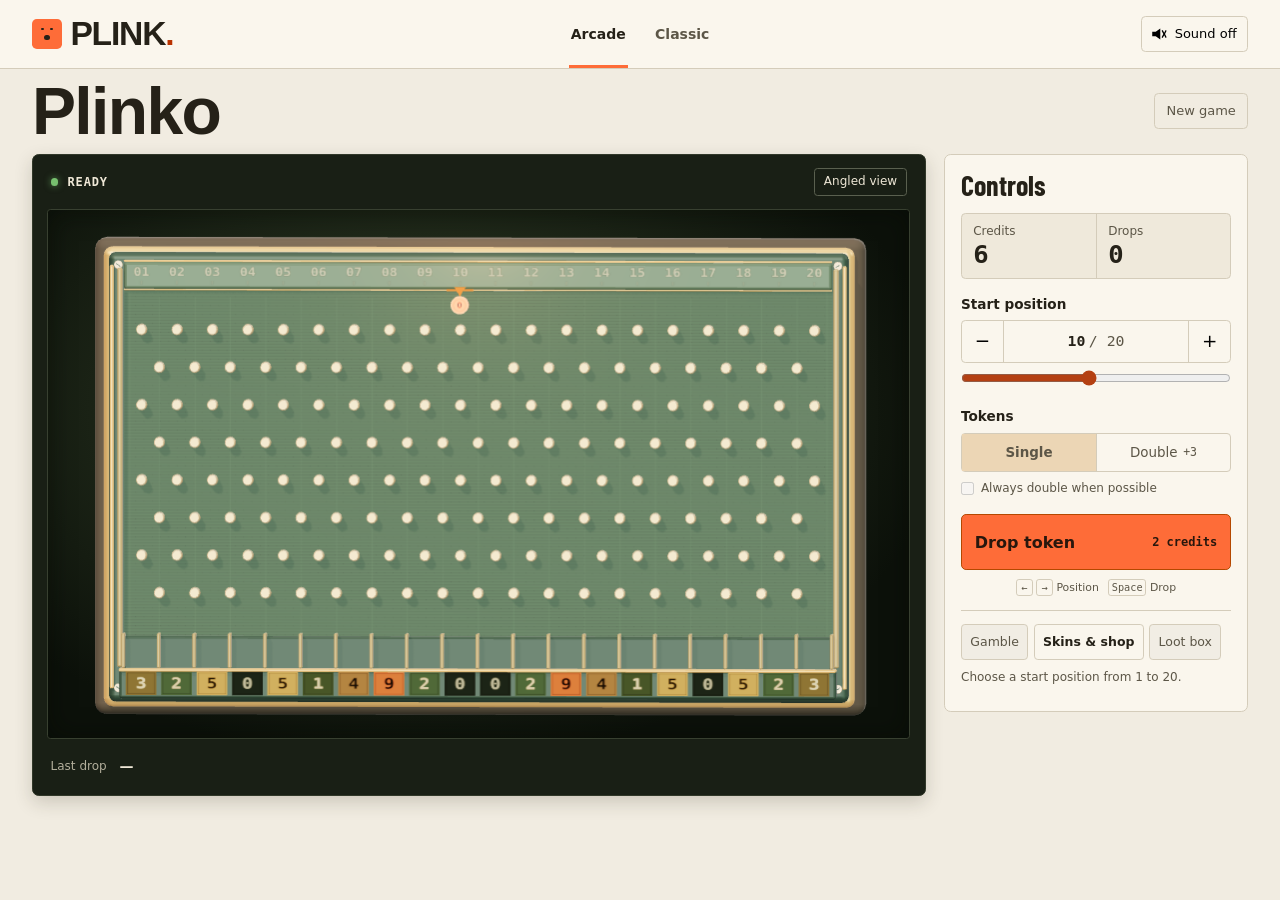
==== index.html @ c341fe7b "Publish the Plink browser game" ====
<!doctype html>
<html lang="en">
<head>
  <meta charset="utf-8">
  <meta name="viewport" content="width=device-width,initial-scale=1">
  <meta name="description" content="Play Plink on a 3D arcade board or in the original terminal edition.">
  <meta name="theme-color" content="#eeebe1">
  <title>Plink Arcade</title>
  <link rel="stylesheet" href="./assets/arcade.css">
  <script type="module" src="./assets/arcade.js"></script>
</head>
<body>
  <header class="topbar">
    <div class="frame masthead">
      <a class="brand" href="./" aria-label="Plink Arcade home"><span class="brand-mark" aria-hidden="true"><i></i><i></i><i></i></span>PLINK<span class="brand-period">.</span></a>
      <nav class="editions" aria-label="Game version">
        <a href="./" aria-current="page">Arcade</a>
        <a href="./classic/">Classic</a>
      </nav>
      <button type="button" class="sound" id="sound" aria-pressed="false"><span class="sound-icon" aria-hidden="true"></span><span id="sound-label">Sound off</span></button>
    </div>
  </header>

  <main class="frame game">
    <div class="game-heading"><h1>Plinko</h1><button class="text-button" type="button" id="new-game">New game</button></div>

    <div class="game-layout">
      <section class="machine" aria-label="Plinko board">
        <div class="machine-header">
          <div class="machine-status"><span class="status-light" aria-hidden="true"></span><span id="machine-state">Loading board</span></div>
          <button class="view-button" type="button" id="view" aria-pressed="false" disabled>Angled view</button>
        </div>
        <div class="stage" id="stage" aria-label="3D pegboard with twenty payout bins">
          <div class="stage-loading" id="stage-loading">Loading board</div>
        </div>
        <div class="machine-readout" id="machine-readout">
          <div><span class="readout-label">Last drop</span><strong id="last-drop">—</strong></div>
          <ol id="drop-history" class="drop-history" aria-label="Recent payouts"></ol>
        </div>
      </section>

      <section class="controls" aria-labelledby="controls-title">
        <h2 id="controls-title">Controls</h2>
        <dl class="stats">
          <div><dt>Credits</dt><dd id="credits">6</dd></div>
          <div><dt>Drops</dt><dd id="rounds">0</dd></div>
        </dl>

        <div class="lane-picker">
          <label for="lane">Start position</label>
          <div class="lane-stepper">
            <button type="button" id="lane-left" aria-label="Previous start position">−</button>
            <div class="lane-value"><output id="lane-value" for="lane">10</output><span> / 20</span></div>
            <button type="button" id="lane-right" aria-label="Next start position">+</button>
          </div>
          <input type="range" id="lane" min="1" max="20" value="10" disabled>
        </div>

        <fieldset class="token-mode" id="token-mode" disabled>
          <legend>Tokens</legend>
          <div class="segments">
            <label><input type="radio" name="tokens" value="single" checked>Single</label>
            <label><input type="radio" name="tokens" value="double" id="double">Double <small>+3</small></label>
          </div>
          <label class="checkbox"><input type="checkbox" id="always-double">Always double when possible</label>
        </fieldset>

        <button type="button" class="drop" id="drop" disabled><span id="drop-label">Drop token</span><span class="drop-cost" id="drop-cost">2 credits</span></button>
        <p class="keyboard"><kbd>←</kbd><kbd>→</kbd> Position <kbd>Space</kbd> Drop</p>

        <div class="extras" aria-label="Game options">
          <button type="button" id="gamble" disabled>Gamble</button>
          <button type="button" id="locker" disabled>Skins &amp; shop</button>
          <button type="button" id="loot" disabled>Loot box</button>
        </div>
        <p class="notice" id="notice" role="status">Choose a start position from 1 to 20.</p>
      </section>
    </div>
  </main>

  <dialog id="options" aria-labelledby="options-title">
    <div class="dialog-head"><h2 id="options-title"></h2><button type="button" class="close" id="close-options" aria-label="Close">×</button></div>
    <div class="dialog-body" id="option-content"></div>
  </dialog>
  <noscript><p class="frame">Enable JavaScript to play Plink.</p></noscript>
</body>
</html>
---- assets/arcade.css ----
@font-face{font-family:Barlow Condensed;font-style:normal;font-display:swap;font-weight:700;src:url("./barlow-condensed-latin-700-normal.woff2") format("woff2"),url("./barlow-condensed-latin-700-normal.woff") format("woff")}@font-face{font-family:Barlow Condensed;font-style:normal;font-display:swap;font-weight:800;src:url("./barlow-condensed-latin-800-normal.woff2") format("woff2"),url("./barlow-condensed-latin-800-normal.woff") format("woff")}:root{color:#252118;background:#f1ece1;font:400 1rem/1.45 system-ui,sans-serif;--paper: oklch(.974 .013 87);--ink: oklch(.25 .018 90);--muted: oklch(.455 .025 89);--line: oklch(.847 .026 88);--orange: oklch(.705 .19 39);--orange-hover: oklch(.747 .168 43);--dark: oklch(.228 .021 133);--brass: oklch(.802 .075 80);--display: "Barlow Condensed", "Arial Narrow", sans-serif;--digits: ui-monospace, "Cascadia Mono", Consolas, monospace}*,*:before,*:after{box-sizing:border-box}body{margin:0}button,input{font:inherit}button{cursor:pointer}button:disabled{cursor:default}a{color:inherit}button,a,input{-webkit-tap-highlight-color:transparent}:focus-visible{outline:2px solid oklch(.53 .16 39);outline-offset:4px}[hidden]{display:none!important}.frame{width:min(100% - 4rem,89rem);margin-inline:auto}.topbar{background:var(--paper);border-bottom:1px solid var(--line)}.masthead{min-height:4.25rem;display:grid;grid-template-columns:1fr auto 1fr;align-items:center;gap:1.5rem}.brand{display:inline-flex;align-items:center;justify-self:start;text-decoration:none;font:800 2.1rem/.9 var(--display);letter-spacing:-.035em}.brand-mark{display:grid;width:1.85rem;aspect-ratio:1;margin-right:.55rem;grid-template-columns:repeat(2,1fr);place-items:center;padding:.38rem;background:var(--orange);border-radius:.3rem}.brand-mark i{width:.17rem;aspect-ratio:1;border-radius:50%;background:var(--ink)}.brand-mark i:last-child{grid-column:span 2;width:.34rem}.brand-period{color:oklch(.52 .18 39)}.editions{display:flex;align-self:stretch;gap:1.6rem}.editions a{display:grid;align-items:center;padding:.2rem .12rem 0;border-bottom:3px solid transparent;text-decoration:none;font-size:.875rem;font-weight:640;color:var(--muted)}.editions a:hover,.editions a[aria-current]{color:var(--ink)}.editions a[aria-current]{border-color:var(--orange)}.sound{justify-self:end;border:1px solid var(--line);background:transparent;border-radius:.28rem;padding:.46rem .65rem;display:inline-flex;align-items:center;gap:.5rem;font-size:.8125rem}.sound:hover,.text-button:hover{background:#e9e3d6}.sound-icon{position:relative;width:.9rem;height:.9rem;background:currentColor;clip-path:polygon(0 34%,24% 34%,56% 12%,56% 88%,24% 66%,0 66%,0 34%,64% 8%,74% 8%,92% 32%,92% 68%,74% 92%,64% 92%,82% 64%,82% 36%,64% 8%)}.sound[aria-pressed=false] .sound-icon{clip-path:polygon(0 34%,24% 34%,56% 12%,56% 88%,24% 66%,0 66%,0 34%,65% 27%,73% 23%,83% 42%,93% 23%,100% 27%,89% 50%,100% 73%,93% 77%,83% 58%,73% 77%,65% 73%,77% 50%,65% 27%)}.game{padding-bottom:2rem}.game-heading{min-height:5.3rem;display:flex;justify-content:space-between;align-items:center;gap:1rem}h1,h2,p,dl,dd{margin:0}h1{font:800 4.125rem/.85 var(--display);letter-spacing:-.025em}.text-button{background:transparent;color:var(--muted);border:1px solid var(--line);border-radius:.28rem;padding:.48rem .7rem;font-size:.8125rem}.game-layout{display:grid;grid-template-columns:minmax(0,1fr) 19rem;gap:1.15rem;align-items:start}.machine{min-width:0;padding:0 .9rem;border:1px solid oklch(.33 .028 130);border-radius:.42rem;background:var(--dark);color:#eee7d6;box-shadow:0 .4rem 1.1rem #322a1a30}.machine-header,.machine-readout{min-height:3.4rem;display:flex;align-items:center;justify-content:space-between;gap:1rem}.machine-header{padding-inline:.2rem}.machine-status{display:flex;align-items:center;gap:.6rem;font:600 .75rem/1 var(--digits);text-transform:uppercase;letter-spacing:.07em}.status-light{width:.46rem;aspect-ratio:1;border-radius:50%;background:#77c06f;box-shadow:0 0 .45rem #77c06fa6}.machine.is-running .status-light{background:var(--brass);box-shadow:0 0 .45rem var(--brass)}.machine.has-error .status-light{background:var(--orange);box-shadow:none}.view-button{color:inherit;border:1px solid oklch(.48 .028 123);border-radius:.22rem;background:transparent;padding:.28rem .56rem;font-size:.75rem}.view-button:enabled:hover,.view-button[aria-pressed=true]{background:#39442c}.view-button:disabled{opacity:.5}.stage{position:relative;display:grid;width:100%;min-height:0;max-height:max(23rem,calc(100svh - 16.5rem));justify-items:stretch;align-items:stretch;aspect-ratio:1.63;isolation:isolate;overflow:hidden;background:radial-gradient(ellipse at 43% 38%,#313e27,#0c110a 76%);border:1px solid oklch(.36 .029 130);border-radius:.22rem}.stage:after{content:"";position:absolute;inset:0;pointer-events:none;box-shadow:inset 0 0 1.6rem #060a048c}.stage canvas{display:block;width:100%;height:100%;position:absolute;inset:0;cursor:crosshair}.stage-loading{align-self:center;justify-self:center;padding:.875rem;text-align:center;font:.875rem/1.5 var(--digits)}.stage-loading a{display:block;margin-top:.5rem}.machine-readout{min-height:3.5rem;padding:.25rem .2rem}.machine-readout>div{display:flex;align-items:center;gap:.8rem}.readout-label{color:#b2ae9b;font-size:.75rem}.machine-readout strong{font-size:.875rem;font-weight:650;font-variant-numeric:tabular-nums}.drop-history{display:flex;gap:.28rem;margin:0;padding:0;list-style:none}.drop-history li{min-width:1.75rem;padding:.15rem .28rem;border:1px solid oklch(.43 .028 130);border-radius:.22rem;color:var(--brass);text-align:center;font:600 .75rem/1.5 var(--digits)}.controls{padding:1rem;border:1px solid var(--line);border-radius:.42rem;background:var(--paper)}.controls h2,.dialog-head h2{font:700 1.75rem/1 var(--display)}.stats{display:grid;grid-template-columns:1fr 1fr;margin-top:.9rem;border:1px solid var(--line);border-radius:.28rem;background:#efe9db}.stats>div{padding:.55rem .7rem .45rem}.stats>div+div{border-left:1px solid var(--line)}.stats dt{color:var(--muted);font-size:.75rem}.stats dd{font:650 1.6rem/1.17 var(--digits)}.lane-picker{margin-top:1rem}.lane-picker>label,.token-mode legend{display:block;padding:0;margin-bottom:.38rem;font-weight:670;font-size:.85rem}.lane-stepper{display:grid;grid-template-columns:2.55rem 1fr 2.55rem;border:1px solid var(--line);border-radius:.27rem;min-height:2.65rem;align-items:stretch}.lane-stepper button{border:0;background:transparent;line-height:1;font-size:1.15rem}.lane-stepper button:enabled:hover{background:#eee5d3}.lane-stepper button:disabled{color:#7d7a72}.lane-value{display:grid;grid-auto-flow:column;justify-content:center;align-items:center;gap:.22rem;border-inline:1px solid var(--line);font:.925rem/1 var(--digits)}.lane-value output{font-weight:700}.lane-value span{color:var(--muted)}.lane-picker input{width:100%;height:1.75rem;margin:.1rem 0 0;accent-color:oklch(.53 .16 39);cursor:pointer}.token-mode{border:0;margin:.55rem 0 0;padding:0}.segments{display:grid;grid-template-columns:1fr 1fr;border:1px solid var(--line);border-radius:.25rem}.segments label{position:relative;display:grid;grid-auto-flow:column;align-items:center;justify-content:center;min-height:2.3rem;font-size:.84rem;gap:.35rem;cursor:pointer}.segments label+label{border-left:1px solid var(--line)}.segments input{position:absolute;opacity:0}.segments label:has(:checked){background:#ecd6b5;font-weight:650}.segments label:has(:disabled){cursor:default;color:var(--muted)}.segments label:has(:focus-visible){outline:2px solid oklch(.53 .16 39);outline-offset:-2px}.segments small{font:.72rem/1 var(--digits)}.checkbox{display:flex;align-items:center;gap:.43rem;min-height:2.1rem;font-size:.75rem;color:var(--muted)}.checkbox input{margin:0;accent-color:oklch(.53 .16 39)}.drop{width:100%;display:flex;align-items:center;justify-content:space-between;gap:.45rem;min-height:3.5rem;padding:.65rem .8rem;margin-top:.55rem;border:1px solid oklch(.54 .156 45);border-radius:.32rem;background:var(--orange);color:#28170d;font-weight:760}.drop:enabled:hover{background:var(--orange-hover)}.drop:enabled:active{transform:translateY(1px)}.drop:disabled{background:#e8be9f;border-color:var(--line)}.drop-cost{font:600 .75rem/1.25 var(--digits)}.keyboard{display:flex;align-items:center;justify-content:center;gap:.22rem;color:var(--muted);font-size:.68rem;margin-top:.56rem}kbd{min-width:1.05rem;padding:.02rem .18rem;border:1px solid var(--line);border-radius:.18rem;text-align:center;font:.64rem/1.38 var(--digits)}.keyboard kbd:nth-child(3){margin-left:.35rem}.extras{display:flex;flex-wrap:wrap;gap:.34rem;margin-top:.85rem;border-top:1px solid var(--line);padding-top:.85rem}.extras button,.dialog-button{min-height:2.25rem;padding:.32rem .52rem;border:1px solid var(--line);border-radius:.24rem;color:var(--ink);background:transparent;font-size:.78125rem;font-weight:620}.extras button:enabled:hover,.dialog-button:enabled:hover{background:#eee5d1}.extras button:disabled,.dialog-button:disabled{color:var(--muted);background:#f1ede4;font-weight:450}.extras button.is-available{border-color:#d26538}.notice{color:var(--muted);margin-top:.58rem;font-size:.75rem;min-height:2.15em}dialog{color:var(--ink);background:var(--paper);border:1px solid oklch(.7 .033 83);border-radius:.4rem;padding:0;width:min(calc(100% - 2rem),26rem);box-shadow:0 .85rem 2rem #1a160852}dialog::backdrop{background:#1614079e}.dialog-head{display:flex;justify-content:space-between;align-items:center;gap:1rem;border-bottom:1px solid var(--line);padding:.75rem 1rem}.close{font-size:1.3rem;line-height:1;background:transparent;border:1px solid var(--line);border-radius:.2rem;width:2.1rem;height:2.1rem}.close:hover{background:#eee5d1}.dialog-body{padding:1rem}.dialog-body p{margin-bottom:.85rem;font-size:.875rem}.dialog-body h3{font-size:.875rem;margin:.85rem 0 .45rem}.dialog-body form{display:grid;gap:.55rem}.dialog-body input[type=number]{border:1px solid var(--line);border-radius:.22rem;width:100%;min-height:2.5rem;padding-inline:.45rem;background:#fdfbf7;color:var(--ink)}.dialog-list{display:grid;gap:.35rem;margin-bottom:.8rem}.dialog-list button{display:flex;align-items:center;justify-content:space-between;gap:.4rem;text-align:start}.dialog-actions{display:flex;flex-wrap:wrap;gap:.45rem}.dialog-button.primary{background:var(--orange);border-color:oklch(.54 .156 45)}.dialog-button.primary:hover{background:var(--orange-hover)}@media(max-width:70rem){.frame{width:min(100% - 2.5rem,89rem)}.game-layout{grid-template-columns:minmax(0,1fr) 17rem;gap:.85rem}}@media(max-width:51rem){.game-layout{grid-template-columns:minmax(0,1fr)}.controls{display:grid;grid-template-columns:1fr 1fr;column-gap:1rem}.controls h2,.stats,.drop,.keyboard,.extras,.notice{grid-column:1/-1}.token-mode{margin-top:1rem}}@media(max-width:33rem){.frame{width:calc(100% - 1.5rem)}.masthead{min-height:3.6rem;gap:.45rem}.brand{font-size:1.65rem}.brand-mark{width:1.36rem;margin-right:.3rem;padding:.24rem}.editions{gap:.7rem}.editions a{font-size:.75rem}.sound{padding:.32rem .4rem;font-size:.66rem;gap:.25rem}.sound-icon{width:.73rem;height:.73rem}.game-heading{min-height:4.35rem}h1{font-size:3rem}.machine{padding-inline:.42rem}.machine-header,.machine-readout{min-height:2.55rem}.machine-readout strong{font-size:.72rem}.machine-readout>div{gap:.35rem}.drop-history li:nth-child(n+4){display:none}.controls{padding:.8rem}.keyboard{display:none}}@media(prefers-reduced-motion:reduce){.drop:enabled:active{transform:none}}
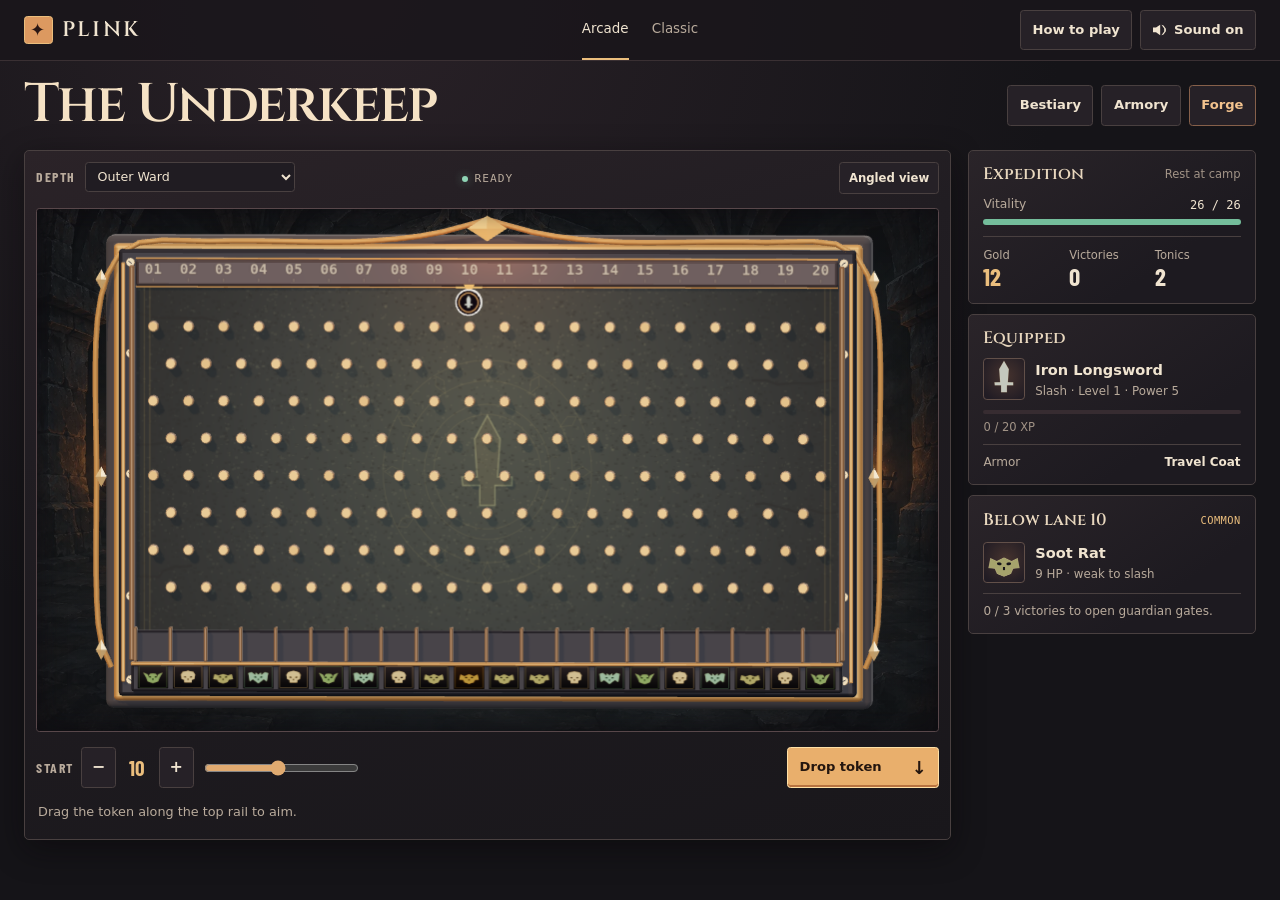
==== commit be910c1a: "Release the Underkeep RPG and 3D combat roster" ====
--- a/index.html
+++ b/index.html
@@ -3,78 +3,103 @@
 <head>
   <meta charset="utf-8">
   <meta name="viewport" content="width=device-width,initial-scale=1">
-  <meta name="description" content="Play Plink on a 3D arcade board or in the original terminal edition.">
-  <meta name="theme-color" content="#eeebe1">
-  <title>Plink Arcade</title>
-  <link rel="stylesheet" href="./assets/arcade.css">
-  <script type="module" src="./assets/arcade.js"></script>
+  <meta name="description" content="Drop a weapon token, fight the monster below, and gear up for the next descent in Plink Arcade.">
+  <meta name="theme-color" content="#151418">
+  <title>Plink Arcade · The Underkeep</title>
+  <link rel="stylesheet" href="./assets/arcade.css?v=underkeep">
+  <script type="module" src="./assets/arcade.js?v=underkeep"></script>
 </head>
 <body>
   <header class="topbar">
     <div class="frame masthead">
-      <a class="brand" href="./" aria-label="Plink Arcade home"><span class="brand-mark" aria-hidden="true"><i></i><i></i><i></i></span>PLINK<span class="brand-period">.</span></a>
-      <nav class="editions" aria-label="Game version">
-        <a href="./" aria-current="page">Arcade</a>
-        <a href="./classic/">Classic</a>
-      </nav>
-      <button type="button" class="sound" id="sound" aria-pressed="false"><span class="sound-icon" aria-hidden="true"></span><span id="sound-label">Sound off</span></button>
+      <a class="brand" href="./" aria-label="Plink Arcade"><span class="brand-mark" aria-hidden="true">✦</span>PLINK</a>
+      <nav class="editions" aria-label="Game version"><a href="./" aria-current="page">Arcade</a><a href="./classic/">Classic</a></nav>
+      <div class="header-tools">
+        <button type="button" class="quiet" id="help">How to play</button>
+        <button type="button" class="quiet sound" id="sound" aria-pressed="true"><span class="sound-icon" aria-hidden="true"></span><span id="sound-label">Sound on</span></button>
+      </div>
     </div>
   </header>
 
   <main class="frame game">
-    <div class="game-heading"><h1>Plinko</h1><button class="text-button" type="button" id="new-game">New game</button></div>
+    <div class="game-heading">
+      <h1>The Underkeep</h1>
+      <div class="heading-actions">
+        <button type="button" class="quiet" id="journal">Bestiary</button>
+        <button type="button" class="quiet" id="armory">Armory</button>
+        <button type="button" class="quiet forge" id="forge">Forge</button>
+      </div>
+    </div>
 
     <div class="game-layout">
-      <section class="machine" aria-label="Plinko board">
-        <div class="machine-header">
-          <div class="machine-status"><span class="status-light" aria-hidden="true"></span><span id="machine-state">Loading board</span></div>
-          <button class="view-button" type="button" id="view" aria-pressed="false" disabled>Angled view</button>
+      <section class="machine" id="machine" aria-label="Expedition board">
+        <div class="machine-head">
+          <div class="depth-select"><label for="depth">Depth</label><select id="depth" disabled></select></div>
+          <div class="machine-status"><span class="status-light" aria-hidden="true"></span><span id="machine-state">Loading</span></div>
+          <button class="quiet view" type="button" id="view" aria-pressed="false" disabled>Angled view</button>
         </div>
-        <div class="stage" id="stage" aria-label="3D pegboard with twenty payout bins">
-          <div class="stage-loading" id="stage-loading">Loading board</div>
+
+        <div class="stage" id="stage" role="region" aria-label="3D pegboard and monster gates">
+          <div class="stage-loading" id="stage-loading">Lighting the board…</div>
+          <div class="battle-hud" id="battle-hud" hidden>
+            <div class="fighter"><strong>You</strong><span id="arena-hero-hp"></span><div class="hp-track"><div id="arena-hero-meter"></div></div></div>
+            <div class="fighter foe"><strong id="arena-foe-name"></strong><span id="arena-foe-hp"></span><div class="hp-track"><div id="arena-foe-meter"></div></div></div>
+            <span class="floating-hit player-hit" id="player-hit" aria-hidden="true"></span>
+            <span class="floating-hit enemy-hit" id="enemy-hit" aria-hidden="true"></span>
+            <div class="battle-signal" id="battle-signal"></div>
+          </div>
         </div>
-        <div class="machine-readout" id="machine-readout">
-          <div><span class="readout-label">Last drop</span><strong id="last-drop">—</strong></div>
-          <ol id="drop-history" class="drop-history" aria-label="Recent payouts"></ol>
+
+        <div class="launch-controls" id="aim-controls">
+          <div class="position-picker">
+            <label for="lane">Start</label>
+            <button type="button" class="step" id="lane-left" aria-label="Previous start position" disabled>−</button>
+            <output id="lane-value" for="lane">10</output>
+            <button type="button" class="step" id="lane-right" aria-label="Next start position" disabled>+</button>
+            <input type="range" id="lane" min="1" max="20" value="10" disabled>
+          </div>
+          <div class="launch-kit" id="launch-kit" hidden>
+            <label for="rack-count">Tokens</label><select id="rack-count"><option value="1">1</option><option value="2">2</option><option value="3">3</option></select>
+            <label for="rack-spread" class="screen-reader">Token spacing</label><select id="rack-spread"><option value="1">Tight spread</option><option value="3">Wide spread</option></select>
+          </div>
+          <button type="button" class="primary drop" id="drop" disabled><span id="drop-label">Drop token</span><span aria-hidden="true">↓</span></button>
         </div>
+
+        <div class="battle-controls" id="battle-controls" hidden>
+          <fieldset class="stances" aria-label="Combat stance">
+            <label><input type="radio" name="stance" value="strike" checked><b>Strike</b><small>More damage</small></label>
+            <label><input type="radio" name="stance" value="focus"><b>Focus</b><small>Better accuracy</small></label>
+            <label><input type="radio" name="stance" value="guard"><b>Guard</b><small>Reduce damage</small></label>
+          </fieldset>
+          <div class="fight-tools"><button type="button" class="quiet" id="tonic">Tonic</button><button type="button" class="quiet" id="retreat">Retreat</button></div>
+        </div>
+
+        <div class="resolution" id="resolution" hidden><div><strong id="result-title"></strong><p id="result-detail"></p></div><button class="primary" id="continue" type="button">Back to board</button></div>
+        <p class="machine-note" id="machine-note" role="status">Drag the token along the top rail to aim.</p>
       </section>
 
-      <section class="controls" aria-labelledby="controls-title">
-        <h2 id="controls-title">Controls</h2>
-        <dl class="stats">
-          <div><dt>Credits</dt><dd id="credits">6</dd></div>
-          <div><dt>Drops</dt><dd id="rounds">0</dd></div>
-        </dl>
+      <aside class="side" aria-label="Expedition details">
+        <section class="character">
+          <div class="side-heading"><h2>Expedition</h2><button class="text-button" type="button" id="camp">Rest at camp</button></div>
+          <div class="vitality"><span>Vitality</span><b id="hp-label">26 / 26</b><div class="hp-track"><div id="hp-meter"></div></div></div>
+          <dl class="stats"><div><dt>Gold</dt><dd id="gold">12</dd></div><div><dt>Victories</dt><dd id="wins">0</dd></div><div><dt>Tonics</dt><dd id="tonics">2</dd></div></dl>
+        </section>
 
-        <div class="lane-picker">
-          <label for="lane">Start position</label>
-          <div class="lane-stepper">
-            <button type="button" id="lane-left" aria-label="Previous start position">−</button>
-            <div class="lane-value"><output id="lane-value" for="lane">10</output><span> / 20</span></div>
-            <button type="button" id="lane-right" aria-label="Next start position">+</button>
-          </div>
-          <input type="range" id="lane" min="1" max="20" value="10" disabled>
-        </div>
+        <section class="equipment">
+          <h2>Equipped</h2>
+          <div class="weapon-wrap"><span class="weapon-icon" id="weapon-icon" aria-hidden="true"></span><div><strong id="weapon-name">Iron Longsword</strong><p id="weapon-detail">Slash · Level 1</p></div></div>
+          <div class="mastery"><div id="xp-meter"></div></div><p id="weapon-xp" class="muted small"></p>
+          <div class="armor-line"><span>Armor</span><b id="armor-name">Travel Coat</b></div>
+        </section>
 
-        <fieldset class="token-mode" id="token-mode" disabled>
-          <legend>Tokens</legend>
-          <div class="segments">
-            <label><input type="radio" name="tokens" value="single" checked>Single</label>
-            <label><input type="radio" name="tokens" value="double" id="double">Double <small>+3</small></label>
-          </div>
-          <label class="checkbox"><input type="checkbox" id="always-double">Always double when possible</label>
-        </fieldset>
-
-        <button type="button" class="drop" id="drop" disabled><span id="drop-label">Drop token</span><span class="drop-cost" id="drop-cost">2 credits</span></button>
-        <p class="keyboard"><kbd>←</kbd><kbd>→</kbd> Position <kbd>Space</kbd> Drop</p>
-
-        <div class="extras" aria-label="Game options">
-          <button type="button" id="gamble" disabled>Gamble</button>
-          <button type="button" id="locker" disabled>Skins &amp; shop</button>
-          <button type="button" id="loot" disabled>Loot box</button>
-        </div>
-        <p class="notice" id="notice" role="status">Choose a start position from 1 to 20.</p>
-      </section>
+        <section class="scout">
+          <div class="side-heading"><h2 id="scout-title">Below lane 10</h2><span id="scout-danger" class="danger"></span></div>
+          <div class="monster-wrap"><span class="monster-icon" id="scout-icon" aria-hidden="true"></span><div><strong id="scout-name">Soot Rat</strong><p id="scout-weak"></p></div></div>
+          <p class="depth-task" id="depth-task"></p>
+          <p class="forge-readout" id="forge-readout" hidden></p>
+          <ol id="combat-log" class="combat-log" aria-label="Combat log" hidden></ol>
+        </section>
+      </aside>
     </div>
   </main>
 
--- a/assets/arcade.css
+++ b/assets/arcade.css
@@ -1 +1 @@
-@font-face{font-family:Barlow Condensed;font-style:normal;font-display:swap;font-weight:700;src:url("./barlow-condensed-latin-700-normal.woff2") format("woff2"),url("./barlow-condensed-latin-700-normal.woff") format("woff")}@font-face{font-family:Barlow Condensed;font-style:normal;font-display:swap;font-weight:800;src:url("./barlow-condensed-latin-800-normal.woff2") format("woff2"),url("./barlow-condensed-latin-800-normal.woff") format("woff")}:root{color:#252118;background:#f1ece1;font:400 1rem/1.45 system-ui,sans-serif;--paper: oklch(.974 .013 87);--ink: oklch(.25 .018 90);--muted: oklch(.455 .025 89);--line: oklch(.847 .026 88);--orange: oklch(.705 .19 39);--orange-hover: oklch(.747 .168 43);--dark: oklch(.228 .021 133);--brass: oklch(.802 .075 80);--display: "Barlow Condensed", "Arial Narrow", sans-serif;--digits: ui-monospace, "Cascadia Mono", Consolas, monospace}*,*:before,*:after{box-sizing:border-box}body{margin:0}button,input{font:inherit}button{cursor:pointer}button:disabled{cursor:default}a{color:inherit}button,a,input{-webkit-tap-highlight-color:transparent}:focus-visible{outline:2px solid oklch(.53 .16 39);outline-offset:4px}[hidden]{display:none!important}.frame{width:min(100% - 4rem,89rem);margin-inline:auto}.topbar{background:var(--paper);border-bottom:1px solid var(--line)}.masthead{min-height:4.25rem;display:grid;grid-template-columns:1fr auto 1fr;align-items:center;gap:1.5rem}.brand{display:inline-flex;align-items:center;justify-self:start;text-decoration:none;font:800 2.1rem/.9 var(--display);letter-spacing:-.035em}.brand-mark{display:grid;width:1.85rem;aspect-ratio:1;margin-right:.55rem;grid-template-columns:repeat(2,1fr);place-items:center;padding:.38rem;background:var(--orange);border-radius:.3rem}.brand-mark i{width:.17rem;aspect-ratio:1;border-radius:50%;background:var(--ink)}.brand-mark i:last-child{grid-column:span 2;width:.34rem}.brand-period{color:oklch(.52 .18 39)}.editions{display:flex;align-self:stretch;gap:1.6rem}.editions a{display:grid;align-items:center;padding:.2rem .12rem 0;border-bottom:3px solid transparent;text-decoration:none;font-size:.875rem;font-weight:640;color:var(--muted)}.editions a:hover,.editions a[aria-current]{color:var(--ink)}.editions a[aria-current]{border-color:var(--orange)}.sound{justify-self:end;border:1px solid var(--line);background:transparent;border-radius:.28rem;padding:.46rem .65rem;display:inline-flex;align-items:center;gap:.5rem;font-size:.8125rem}.sound:hover,.text-button:hover{background:#e9e3d6}.sound-icon{position:relative;width:.9rem;height:.9rem;background:currentColor;clip-path:polygon(0 34%,24% 34%,56% 12%,56% 88%,24% 66%,0 66%,0 34%,64% 8%,74% 8%,92% 32%,92% 68%,74% 92%,64% 92%,82% 64%,82% 36%,64% 8%)}.sound[aria-pressed=false] .sound-icon{clip-path:polygon(0 34%,24% 34%,56% 12%,56% 88%,24% 66%,0 66%,0 34%,65% 27%,73% 23%,83% 42%,93% 23%,100% 27%,89% 50%,100% 73%,93% 77%,83% 58%,73% 77%,65% 73%,77% 50%,65% 27%)}.game{padding-bottom:2rem}.game-heading{min-height:5.3rem;display:flex;justify-content:space-between;align-items:center;gap:1rem}h1,h2,p,dl,dd{margin:0}h1{font:800 4.125rem/.85 var(--display);letter-spacing:-.025em}.text-button{background:transparent;color:var(--muted);border:1px solid var(--line);border-radius:.28rem;padding:.48rem .7rem;font-size:.8125rem}.game-layout{display:grid;grid-template-columns:minmax(0,1fr) 19rem;gap:1.15rem;align-items:start}.machine{min-width:0;padding:0 .9rem;border:1px solid oklch(.33 .028 130);border-radius:.42rem;background:var(--dark);color:#eee7d6;box-shadow:0 .4rem 1.1rem #322a1a30}.machine-header,.machine-readout{min-height:3.4rem;display:flex;align-items:center;justify-content:space-between;gap:1rem}.machine-header{padding-inline:.2rem}.machine-status{display:flex;align-items:center;gap:.6rem;font:600 .75rem/1 var(--digits);text-transform:uppercase;letter-spacing:.07em}.status-light{width:.46rem;aspect-ratio:1;border-radius:50%;background:#77c06f;box-shadow:0 0 .45rem #77c06fa6}.machine.is-running .status-light{background:var(--brass);box-shadow:0 0 .45rem var(--brass)}.machine.has-error .status-light{background:var(--orange);box-shadow:none}.view-button{color:inherit;border:1px solid oklch(.48 .028 123);border-radius:.22rem;background:transparent;padding:.28rem .56rem;font-size:.75rem}.view-button:enabled:hover,.view-button[aria-pressed=true]{background:#39442c}.view-button:disabled{opacity:.5}.stage{position:relative;display:grid;width:100%;min-height:0;max-height:max(23rem,calc(100svh - 16.5rem));justify-items:stretch;align-items:stretch;aspect-ratio:1.63;isolation:isolate;overflow:hidden;background:radial-gradient(ellipse at 43% 38%,#313e27,#0c110a 76%);border:1px solid oklch(.36 .029 130);border-radius:.22rem}.stage:after{content:"";position:absolute;inset:0;pointer-events:none;box-shadow:inset 0 0 1.6rem #060a048c}.stage canvas{display:block;width:100%;height:100%;position:absolute;inset:0;cursor:crosshair}.stage-loading{align-self:center;justify-self:center;padding:.875rem;text-align:center;font:.875rem/1.5 var(--digits)}.stage-loading a{display:block;margin-top:.5rem}.machine-readout{min-height:3.5rem;padding:.25rem .2rem}.machine-readout>div{display:flex;align-items:center;gap:.8rem}.readout-label{color:#b2ae9b;font-size:.75rem}.machine-readout strong{font-size:.875rem;font-weight:650;font-variant-numeric:tabular-nums}.drop-history{display:flex;gap:.28rem;margin:0;padding:0;list-style:none}.drop-history li{min-width:1.75rem;padding:.15rem .28rem;border:1px solid oklch(.43 .028 130);border-radius:.22rem;color:var(--brass);text-align:center;font:600 .75rem/1.5 var(--digits)}.controls{padding:1rem;border:1px solid var(--line);border-radius:.42rem;background:var(--paper)}.controls h2,.dialog-head h2{font:700 1.75rem/1 var(--display)}.stats{display:grid;grid-template-columns:1fr 1fr;margin-top:.9rem;border:1px solid var(--line);border-radius:.28rem;background:#efe9db}.stats>div{padding:.55rem .7rem .45rem}.stats>div+div{border-left:1px solid var(--line)}.stats dt{color:var(--muted);font-size:.75rem}.stats dd{font:650 1.6rem/1.17 var(--digits)}.lane-picker{margin-top:1rem}.lane-picker>label,.token-mode legend{display:block;padding:0;margin-bottom:.38rem;font-weight:670;font-size:.85rem}.lane-stepper{display:grid;grid-template-columns:2.55rem 1fr 2.55rem;border:1px solid var(--line);border-radius:.27rem;min-height:2.65rem;align-items:stretch}.lane-stepper button{border:0;background:transparent;line-height:1;font-size:1.15rem}.lane-stepper button:enabled:hover{background:#eee5d3}.lane-stepper button:disabled{color:#7d7a72}.lane-value{display:grid;grid-auto-flow:column;justify-content:center;align-items:center;gap:.22rem;border-inline:1px solid var(--line);font:.925rem/1 var(--digits)}.lane-value output{font-weight:700}.lane-value span{color:var(--muted)}.lane-picker input{width:100%;height:1.75rem;margin:.1rem 0 0;accent-color:oklch(.53 .16 39);cursor:pointer}.token-mode{border:0;margin:.55rem 0 0;padding:0}.segments{display:grid;grid-template-columns:1fr 1fr;border:1px solid var(--line);border-radius:.25rem}.segments label{position:relative;display:grid;grid-auto-flow:column;align-items:center;justify-content:center;min-height:2.3rem;font-size:.84rem;gap:.35rem;cursor:pointer}.segments label+label{border-left:1px solid var(--line)}.segments input{position:absolute;opacity:0}.segments label:has(:checked){background:#ecd6b5;font-weight:650}.segments label:has(:disabled){cursor:default;color:var(--muted)}.segments label:has(:focus-visible){outline:2px solid oklch(.53 .16 39);outline-offset:-2px}.segments small{font:.72rem/1 var(--digits)}.checkbox{display:flex;align-items:center;gap:.43rem;min-height:2.1rem;font-size:.75rem;color:var(--muted)}.checkbox input{margin:0;accent-color:oklch(.53 .16 39)}.drop{width:100%;display:flex;align-items:center;justify-content:space-between;gap:.45rem;min-height:3.5rem;padding:.65rem .8rem;margin-top:.55rem;border:1px solid oklch(.54 .156 45);border-radius:.32rem;background:var(--orange);color:#28170d;font-weight:760}.drop:enabled:hover{background:var(--orange-hover)}.drop:enabled:active{transform:translateY(1px)}.drop:disabled{background:#e8be9f;border-color:var(--line)}.drop-cost{font:600 .75rem/1.25 var(--digits)}.keyboard{display:flex;align-items:center;justify-content:center;gap:.22rem;color:var(--muted);font-size:.68rem;margin-top:.56rem}kbd{min-width:1.05rem;padding:.02rem .18rem;border:1px solid var(--line);border-radius:.18rem;text-align:center;font:.64rem/1.38 var(--digits)}.keyboard kbd:nth-child(3){margin-left:.35rem}.extras{display:flex;flex-wrap:wrap;gap:.34rem;margin-top:.85rem;border-top:1px solid var(--line);padding-top:.85rem}.extras button,.dialog-button{min-height:2.25rem;padding:.32rem .52rem;border:1px solid var(--line);border-radius:.24rem;color:var(--ink);background:transparent;font-size:.78125rem;font-weight:620}.extras button:enabled:hover,.dialog-button:enabled:hover{background:#eee5d1}.extras button:disabled,.dialog-button:disabled{color:var(--muted);background:#f1ede4;font-weight:450}.extras button.is-available{border-color:#d26538}.notice{color:var(--muted);margin-top:.58rem;font-size:.75rem;min-height:2.15em}dialog{color:var(--ink);background:var(--paper);border:1px solid oklch(.7 .033 83);border-radius:.4rem;padding:0;width:min(calc(100% - 2rem),26rem);box-shadow:0 .85rem 2rem #1a160852}dialog::backdrop{background:#1614079e}.dialog-head{display:flex;justify-content:space-between;align-items:center;gap:1rem;border-bottom:1px solid var(--line);padding:.75rem 1rem}.close{font-size:1.3rem;line-height:1;background:transparent;border:1px solid var(--line);border-radius:.2rem;width:2.1rem;height:2.1rem}.close:hover{background:#eee5d1}.dialog-body{padding:1rem}.dialog-body p{margin-bottom:.85rem;font-size:.875rem}.dialog-body h3{font-size:.875rem;margin:.85rem 0 .45rem}.dialog-body form{display:grid;gap:.55rem}.dialog-body input[type=number]{border:1px solid var(--line);border-radius:.22rem;width:100%;min-height:2.5rem;padding-inline:.45rem;background:#fdfbf7;color:var(--ink)}.dialog-list{display:grid;gap:.35rem;margin-bottom:.8rem}.dialog-list button{display:flex;align-items:center;justify-content:space-between;gap:.4rem;text-align:start}.dialog-actions{display:flex;flex-wrap:wrap;gap:.45rem}.dialog-button.primary{background:var(--orange);border-color:oklch(.54 .156 45)}.dialog-button.primary:hover{background:var(--orange-hover)}@media(max-width:70rem){.frame{width:min(100% - 2.5rem,89rem)}.game-layout{grid-template-columns:minmax(0,1fr) 17rem;gap:.85rem}}@media(max-width:51rem){.game-layout{grid-template-columns:minmax(0,1fr)}.controls{display:grid;grid-template-columns:1fr 1fr;column-gap:1rem}.controls h2,.stats,.drop,.keyboard,.extras,.notice{grid-column:1/-1}.token-mode{margin-top:1rem}}@media(max-width:33rem){.frame{width:calc(100% - 1.5rem)}.masthead{min-height:3.6rem;gap:.45rem}.brand{font-size:1.65rem}.brand-mark{width:1.36rem;margin-right:.3rem;padding:.24rem}.editions{gap:.7rem}.editions a{font-size:.75rem}.sound{padding:.32rem .4rem;font-size:.66rem;gap:.25rem}.sound-icon{width:.73rem;height:.73rem}.game-heading{min-height:4.35rem}h1{font-size:3rem}.machine{padding-inline:.42rem}.machine-header,.machine-readout{min-height:2.55rem}.machine-readout strong{font-size:.72rem}.machine-readout>div{gap:.35rem}.drop-history li:nth-child(n+4){display:none}.controls{padding:.8rem}.keyboard{display:none}}@media(prefers-reduced-motion:reduce){.drop:enabled:active{transform:none}}
+@font-face{font-family:Cinzel;font-style:normal;font-display:swap;font-weight:600;src:url("./cinzel-latin-600-normal.woff2") format("woff2"),url("./cinzel-latin-600-normal.woff") format("woff")}@font-face{font-family:Barlow Condensed;font-style:normal;font-display:swap;font-weight:700;src:url("./barlow-condensed-latin-700-normal.woff2") format("woff2"),url("./barlow-condensed-latin-700-normal.woff") format("woff")}:root{color-scheme:dark;font:400 1rem/1.4 system-ui,sans-serif;--ink: #f0e4d0;--sub: #b9ab9c;--muted: #a19386;--edge: #494040;--panel: #221f24;--surface: #19171c;--gold: #ebbe7d;--amber: #bb773d;--mint: #8fd4b5;--danger: #ffa789;--title: "Cinzel", Georgia, serif;--number: "Barlow Condensed", "Arial Narrow", sans-serif;--mono: ui-monospace, Consolas, monospace;color:var(--ink);background:#151418}*,*:before,*:after{box-sizing:border-box}body{margin:0;min-height:100svh;background:radial-gradient(ellipse at 28% 0,#292127 0,transparent 54%),#151418}button,select,input{font:inherit}button,select{color:inherit}button{cursor:pointer}button:disabled{cursor:default}a{color:inherit}:focus-visible{outline:2px solid var(--gold);outline-offset:3px}[hidden]{display:none!important}.screen-reader{position:absolute;width:1px;height:1px;overflow:hidden;clip-path:inset(50%);white-space:nowrap}h1,h2,h3,p,dl,dd{margin:0}.frame{width:min(100% - 3rem,86rem);margin-inline:auto}.muted{color:var(--muted)}.small{font-size:.72rem}.topbar{border-bottom:1px solid #3a3033;background:#19161bcf}.masthead{min-height:3.75rem;display:grid;grid-template-columns:1fr auto 1fr;align-items:center;gap:1rem}.brand{justify-self:start;display:inline-flex;align-items:center;gap:.55rem;font:600 1.32rem/1 var(--title);text-decoration:none;letter-spacing:.11em}.brand-mark{display:grid;width:1.8rem;aspect-ratio:1;place-items:center;color:#2a1714;background:#dc9960;border:1px solid var(--gold);border-radius:.22rem;font:1.14rem/1 Georgia,serif}.editions{display:flex;align-self:stretch;gap:1.45rem}.editions a{align-content:center;border-bottom:2px solid transparent;color:var(--sub);text-decoration:none;font-size:.84rem}.editions a:is(:hover,[aria-current]){color:var(--ink)}.editions a[aria-current]{border-color:var(--gold)}.header-tools,.heading-actions{display:flex;align-items:center;justify-content:end;gap:.5rem}.heading-actions .forge{color:#f3c38e;border-color:#86604a}.quiet,.primary,.step{display:inline-flex;align-items:center;justify-content:center;gap:.46rem;min-height:2.55rem;border-radius:.22rem;padding:.46rem .72rem;font-size:.82rem;font-weight:650;white-space:nowrap}.quiet,.step{border:1px solid var(--edge);background:#262127;color:var(--ink)}.quiet:hover:enabled,.step:hover:enabled{background:#3d3032;border-color:#8f6950}.quiet:disabled,.step:disabled{opacity:.48}.sound-icon{width:.87rem;height:.87rem;background:currentColor;clip-path:polygon(0 33%,23% 33%,53% 12%,53% 88%,23% 67%,0 67%,0 33%,62% 12%,77% 17%,94% 41%,94% 59%,77% 83%,62% 88%,82% 60%,82% 40%,62% 12%)}.sound[aria-pressed=false] .sound-icon{clip-path:polygon(0 33%,23% 33%,53% 12%,53% 88%,23% 67%,0 67%,0 33%,64% 24%,72% 22%,83% 40%,94% 21%,100% 28%,89% 50%,100% 72%,93% 79%,83% 59%,72% 78%,64% 74%,77% 50%,64% 24%)}.primary{color:#24160f;background:#e9af6c;border:1px solid #ffe0a6;box-shadow:inset 0 -2px #b8733f;font-weight:760}.primary:enabled:hover{background:#f5c88a}.primary:enabled:active{transform:translateY(1px)}.primary:disabled{color:#c1aa94;background:#544036;border-color:#735747;box-shadow:none}.game{padding-bottom:1.8rem}.game-heading{display:flex;align-items:center;justify-content:space-between;min-height:5.55rem;gap:1rem}h1{font:600 clamp(2rem,4.25vw,3.8rem)/1.03 var(--title);letter-spacing:-.035em;color:#f5e2c5}h2{font:600 1.04rem/1.25 var(--title);color:#e8d7be}.game-layout{display:grid;grid-template-columns:minmax(0,1fr) 18rem;align-items:start;gap:1.05rem}.machine,.side>section{border:1px solid var(--edge);border-radius:.31rem;background:var(--surface)}.machine{min-width:0;padding:.7rem;background:linear-gradient(165deg,#2b2328 0,#211d22 32%,#19171b);box-shadow:0 .6rem 2rem #0806097d}.machine-head{min-height:2.85rem;display:grid;grid-template-columns:1fr auto 1fr;align-items:start;gap:.82rem}.depth-select{display:flex;align-items:center;gap:.55rem}.depth-select label,.position-picker label{color:var(--sub);font:700 .86rem/1 var(--number);text-transform:uppercase;letter-spacing:.11em}.depth-select select{min-width:8.4rem;max-width:100%;background:#201c22;border:1px solid var(--edge);border-radius:.22rem;padding:.34rem 1.55rem .34rem .5rem;font-size:.79rem}.machine-status{display:flex;align-items:center;gap:.4rem;min-height:2.1rem;color:var(--sub);font:.7rem/1.1 var(--mono);text-transform:uppercase;letter-spacing:.09em}.status-light{width:.38rem;aspect-ratio:1;border-radius:50%;background:var(--mint);box-shadow:0 0 .6rem #8fd4b57a}.machine[data-phase=fall] .status-light,.machine[data-phase=fight] .status-light{background:var(--gold);box-shadow:0 0 .6rem #ffb76b8a}.view{justify-self:end;min-height:2rem;padding:.3rem .55rem;font-size:.73rem}.view[aria-pressed=true]{border-color:#9c7453;color:var(--gold)}.stage{position:relative;display:grid;place-items:center;width:100%;aspect-ratio:1.72;max-height:max(18rem,calc(100svh - 18.5rem));isolation:isolate;overflow:hidden;border:1px solid #58474a;border-radius:.22rem;background:radial-gradient(ellipse at center,#31333a3d,#121116a8 86%),url("./underkeep.webp") center 48% / cover,#15141b;touch-action:pan-y}.stage:after{content:"";position:absolute;inset:0;pointer-events:none;box-shadow:inset 0 0 1.6rem #0c0a0fbc;z-index:2}.stage canvas{display:block;width:100%;height:100%;position:absolute;inset:0}.stage.is-dragging{cursor:grabbing}.stage.is-aimable.is-over-rail:not(.is-dragging) canvas{cursor:grab}.stage.is-arena{background:linear-gradient(#17141b4c,#15131b34 50%,#140d14a4),url("./underkeep.webp") center 56% / cover,#15141b}.stage-loading{padding:1rem;text-align:center;color:var(--gold);font:.85rem/1.45 var(--mono)}.stage-loading a{display:block;margin-top:.5rem}.launch-controls,.resolution,.battle-controls{min-height:3.8rem;display:flex;align-items:center;justify-content:space-between;gap:.8rem;padding-top:.6rem}.position-picker{min-width:0;display:flex;align-items:center;gap:.45rem}.position-picker output{min-width:1.75rem;text-align:center;color:var(--gold);font:700 1.32rem/.9 var(--number)}.position-picker input{min-width:3rem;width:min(14vw,9.7rem);accent-color:#e0aa70;margin:0 .18rem}.step{min-width:2.2rem;padding-inline:.42rem;font-size:1rem}.drop{min-width:9.5rem;justify-content:space-between}.drop span:last-child{font-size:1.12rem;line-height:1}.launch-kit{display:flex;align-items:center;gap:.35rem}.launch-kit label{font:700 .82rem/1 var(--number);color:var(--sub);text-transform:uppercase;letter-spacing:.08em}.launch-kit select{min-height:2rem;padding:.1rem .28rem;border:1px solid var(--edge);border-radius:.22rem;background:#2e262d;font-size:.73rem}.machine-note{min-height:2.7em;display:flex;align-items:center;color:var(--sub);font-size:.8rem;padding:.15rem .12rem 0}.machine[data-phase=result] .machine-note{position:absolute;width:1px;height:1px;min-height:0;padding:0;overflow:hidden;clip-path:inset(50%)}.side{display:grid;gap:.65rem}.side>section{padding:.83rem .9rem;background:linear-gradient(145deg,#2a2429,#1d1a20 71%)}.side-heading{display:flex;align-items:center;justify-content:space-between;gap:.6rem;margin-bottom:.7rem}.text-button{border:0;padding:.14rem 0;background:none;color:var(--gold);text-decoration:underline;text-underline-offset:.2em;font-size:.72rem}.text-button:disabled{color:var(--muted);text-decoration:none}.vitality{display:grid;grid-template-columns:1fr auto;align-items:center;gap:.34rem;color:var(--sub);font-size:.77rem}.vitality b,.fighter span{color:var(--ink);font:.75rem/1 var(--mono)}.hp-track,.mastery{grid-column:1/-1;width:100%;height:.39rem;background:#372c31;overflow:hidden;border-radius:1rem}.hp-track>div,.mastery>div{height:100%;width:100%;background:#74bd9b;transition:width .24s ease-out}.stats{display:grid;grid-template-columns:repeat(3,1fr);margin-top:.7rem;border-top:1px solid var(--edge);padding-top:.63rem}.stats dt{font-size:.72rem;color:var(--sub)}.stats dd{font:700 1.55rem/1.05 var(--number);color:var(--ink)}.stats>div:first-child dd{color:var(--gold)}.weapon-wrap,.monster-wrap{display:flex;align-items:center;gap:.64rem;margin-top:.58rem}.weapon-wrap strong,.monster-wrap strong{font-size:.91rem}.weapon-wrap p,.monster-wrap p{margin-top:.12rem;color:var(--sub);font-size:.74rem}.weapon-icon,.monster-icon,.item-icon{display:grid;place-items:center;width:2.6rem;height:2.6rem;flex:0 0 auto;background:radial-gradient(ellipse at 55% 42%,#46332e,#211c24 85%);border:1px solid #625049;border-radius:.24rem}.weapon-icon canvas,.monster-icon canvas,.item-icon canvas{display:block;width:100%;height:100%}.mastery{height:.27rem;margin:.6rem 0 .32rem}.mastery div{background:#daa76c}.armor-line{display:flex;align-items:center;justify-content:space-between;gap:.4rem;margin-top:.57rem;border-top:1px solid var(--edge);padding-top:.54rem;color:var(--sub);font-size:.75rem}.armor-line b{color:var(--ink);font-weight:590}.danger{color:var(--gold);font:.65rem/1 var(--mono);text-transform:uppercase;letter-spacing:.04em}.depth-task{margin-top:.63rem;border-top:1px solid var(--edge);padding-top:.53rem;color:var(--sub);font-size:.75rem}.forge-readout{margin-top:.37rem;color:var(--gold);font:.69rem/1.45 var(--mono)}.battle-hud{position:absolute;z-index:1;inset:0;display:grid;align-content:start;grid-template-columns:minmax(0,1fr) minmax(0,1fr);gap:10%;padding:clamp(.45rem,2.2vw,1.6rem);pointer-events:none}.fighter{display:grid;grid-template-columns:minmax(0,1fr) auto;gap:.25rem .4rem;padding:.5rem .6rem;min-width:0;align-items:center;background:#151219dd;border:1px solid #5f5050;border-radius:.24rem}.fighter strong{font-size:.83rem}.fighter.foe .hp-track>div{background:#e27e61}.battle-signal{position:absolute;bottom:6%;left:50%;transform:translate(-50%);width:max-content;max-width:92%;padding:.34rem .62rem;text-align:center;font:.76rem/1.4 var(--mono);background:#151219f0;border:1px solid #60464a;border-radius:.18rem;color:var(--sub)}.battle-signal.heavy{color:#ffe0ac;background:#552e24f2;border-color:#c2774f}.floating-hit{position:absolute;z-index:2;isolation:isolate;top:38%;display:grid;place-items:center;opacity:0;min-width:3.3rem;min-height:2.95rem;padding:.3rem .69rem;text-align:center;color:#fff3df;text-shadow:0 2px 0 #241017,0 0 3px #140911;font:700 clamp(1.22rem,3.2vw,2.45rem)/1 var(--number);filter:drop-shadow(0 .2rem .3rem #100a13);--splat: #ff8b76;--fill: #a32e2d}.floating-hit:before,.floating-hit:after{position:absolute;inset:0;z-index:-1;content:"";clip-path:polygon(4% 35%,19% 27%,14% 10%,37% 17%,44% 0,59% 14%,82% 5%,81% 25%,100% 32%,87% 50%,97% 69%,77% 73%,80% 91%,58% 85%,47% 100%,35% 84%,12% 93%,16% 72%,0 60%,11% 49%);background:var(--splat)}.floating-hit:after{transform:scale(.86,.79);background:radial-gradient(ellipse at 58% 30%,var(--fill),#351823)}.floating-hit.player-hit{left:66%}.floating-hit.enemy-hit{right:66%}.floating-hit[data-kind=critical]{--splat: #ffe491;--fill: #ab632e;color:#fff7af}.floating-hit[data-kind=weakness]{--splat: #ffbd76;--fill: #a0462a}.floating-hit[data-kind=heavy]{--splat: #f987c1;--fill: #a33365}.floating-hit[data-kind=miss]{--splat: #91bce8;--fill: #3c577f;color:#e5f3ff;font-size:clamp(.82rem,2.1vw,1.35rem)}.floating-hit[data-kind=heal],.floating-hit[data-kind=guard]{--splat: #8ee8bc;--fill: #297858;color:#e7fff0}.floating-hit.visible{animation:hit-float .68s both ease-out}@keyframes hit-float{0%{opacity:0;transform:translateY(.62rem) scale(.58)}12%{opacity:1;transform:translateY(.1rem) scale(1.14)}25%,64%{opacity:1;transform:translateY(-.16rem) scale(1)}to{opacity:0;transform:translateY(-1.22rem) scale(.96)}}.battle-controls{flex-wrap:wrap}.stances{min-width:0;flex:1 1 auto;border:0;margin:0;padding:0;display:grid;grid-template-columns:repeat(3,1fr);gap:.34rem}.stances label{position:relative;cursor:pointer;display:grid;place-items:center;min-height:2.8rem;border:1px solid var(--edge);color:var(--sub);border-radius:.2rem;background:#232027;line-height:1.1;padding:.3rem}.stances input{position:absolute;opacity:0}.stances label:has(:checked){background:#50392c;border-color:#b48559;color:#ffe4bd}.stances label:has(:focus-visible){outline:2px solid var(--gold)}.stances b{font-size:.81rem}.stances small{font-size:.64rem;margin-top:.14rem}.fight-tools{display:flex;gap:.34rem}.resolution{gap:.5rem}.resolution strong{font:600 .92rem/1.2 var(--title);color:var(--gold)}.resolution p{color:var(--sub);font-size:.77rem;margin-top:.1rem}.combat-log{display:grid;gap:.24rem;margin:.55rem 0 0;list-style:none;padding:.45rem 0 0;border-top:1px solid var(--edge);font-size:.7rem;color:var(--sub)}.combat-log li:first-child{color:var(--ink)}dialog{color:var(--ink);background:#222026;border:1px solid #7e5d4f;border-radius:.34rem;width:min(39rem,calc(100% - 1.4rem));max-height:87svh;padding:0;box-shadow:0 1.5rem 5rem #070405bd}dialog::backdrop{background:#09080bc4}.dialog-head{position:sticky;top:0;z-index:1;display:flex;align-items:center;justify-content:space-between;padding:.65rem .94rem;background:#2b2429;border-bottom:1px solid var(--edge)}.dialog-head h2{font-size:1.22rem}.close{width:2.25rem;height:2.25rem;border-radius:.2rem;border:1px solid var(--edge);background:#211b24;font-size:1.3rem}.dialog-body{padding:.83rem .94rem 1rem}.dialog-body p{color:var(--sub);margin-bottom:.66rem;font-size:.875rem}.dialog-body h3{font:600 .91rem/1.2 var(--title);color:var(--gold);margin:.9rem 0 .42rem}.dialog-actions{display:flex;flex-wrap:wrap;gap:.4rem}.shop-list{display:grid;gap:.32rem}.shop-item{display:grid;grid-template-columns:2.7rem minmax(0,1fr) auto;align-items:center;gap:.5rem;background:#2a242a;border:1px solid #483c43;padding:.37rem;border-radius:.24rem}.shop-item strong{display:block;font-size:.82rem}.shop-item small{color:var(--sub);font-size:.7rem}.shop-item button{min-height:2.25rem;padding-inline:.5rem}.forge-list{display:grid;gap:.5rem}.forge-item{display:grid;grid-template-columns:minmax(0,1fr) auto;align-items:center;gap:.7rem;padding:.56rem .63rem;border:1px solid var(--edge);border-radius:.22rem;background:#2c2429}.forge-item b{display:block;font-size:.86rem}.forge-item small{display:block;margin-top:.18rem;color:var(--sub);font-size:.75rem}.journal-list{display:grid;grid-template-columns:repeat(2,minmax(0,1fr));gap:.37rem}.journal-item{display:flex;align-items:center;gap:.45rem;padding:.32rem;border:1px solid #4b3d45;border-radius:.2rem}.journal-item .item-icon{width:2.1rem;height:2.1rem}.journal-item b,.journal-item small{display:block;font-size:.73rem}.journal-item small{color:var(--sub)}.game-rules{margin:0;padding-left:1.3rem;color:var(--sub);font-size:.9rem}.game-rules li+li{margin-top:.55rem}@media(min-width:83rem){.game-layout{grid-template-columns:minmax(0,1fr) 19rem}}@media(max-width:67rem){.frame{width:calc(100% - 1.7rem)}.game-layout{grid-template-columns:minmax(0,1fr) 15.5rem;gap:.6rem}}@media(max-width:51rem){.game-layout{grid-template-columns:minmax(0,1fr)}.game-heading{min-height:4.6rem}.side{grid-template-columns:1fr 1fr}.scout{grid-column:1/-1}}@media(max-width:34rem){.frame{width:calc(100% - 1.15rem)}.masthead{gap:.32rem;min-height:3.35rem}.brand{font-size:1rem;gap:.22rem}.brand-mark{width:1.27rem;font-size:.82rem}.editions{gap:.5rem}.editions a{font-size:.72rem}.header-tools{gap:.24rem}.header-tools button{min-height:2rem;font-size:.63rem;padding-inline:.3rem}.sound-icon{display:none}.game-heading{min-height:4.1rem;gap:.3rem}.heading-actions{gap:.24rem}.heading-actions button{min-height:2.2rem;font-size:.68rem;padding-inline:.42rem}h1{font-size:1.48rem}.heading-actions button{padding-inline:.32rem}.machine{padding:.36rem}.machine-head{gap:.24rem;min-height:2.5rem}.depth-select{gap:.24rem}.depth-select label{display:none}.depth-select select{min-width:0;font-size:.67rem;padding:.34rem .3rem}.machine-status{letter-spacing:0;font-size:.59rem}.view{font-size:.62rem;padding-inline:.35rem}.position-picker{gap:.22rem}.position-picker input{width:3.2rem}.position-picker label{font-size:.7rem}.drop{min-width:6.9rem;font-size:.73rem;padding-inline:.42rem}.step{min-width:2rem}.launch-controls:has(.launch-kit:not([hidden])){flex-wrap:wrap;gap:.36rem}.launch-controls:has(.launch-kit:not([hidden])) .position-picker{flex-basis:100%}.launch-kit{gap:.24rem}.launch-kit select{font-size:.67rem}.side{gap:.35rem}.side>section{padding:.6rem .5rem}.side h2{font-size:.86rem}.side-heading{gap:.25rem}.weapon-wrap{gap:.36rem}.weapon-icon{width:2rem;height:2rem}.weapon-wrap strong{font-size:.74rem}.battle-controls{gap:.35rem}.battle-controls .quiet{min-height:2rem;font-size:.68rem}.fighter{padding:.24rem .27rem}.fighter strong,.fighter span{font-size:.61rem}.battle-signal{padding:.24rem .4rem;font-size:.62rem}.journal-list{grid-template-columns:1fr}}@media(prefers-reduced-motion:reduce){*,*:before,*:after{animation-duration:.01ms!important;transition-duration:.01ms!important}.floating-hit.visible{animation:none;opacity:1}.primary:enabled:active{transform:none}}
